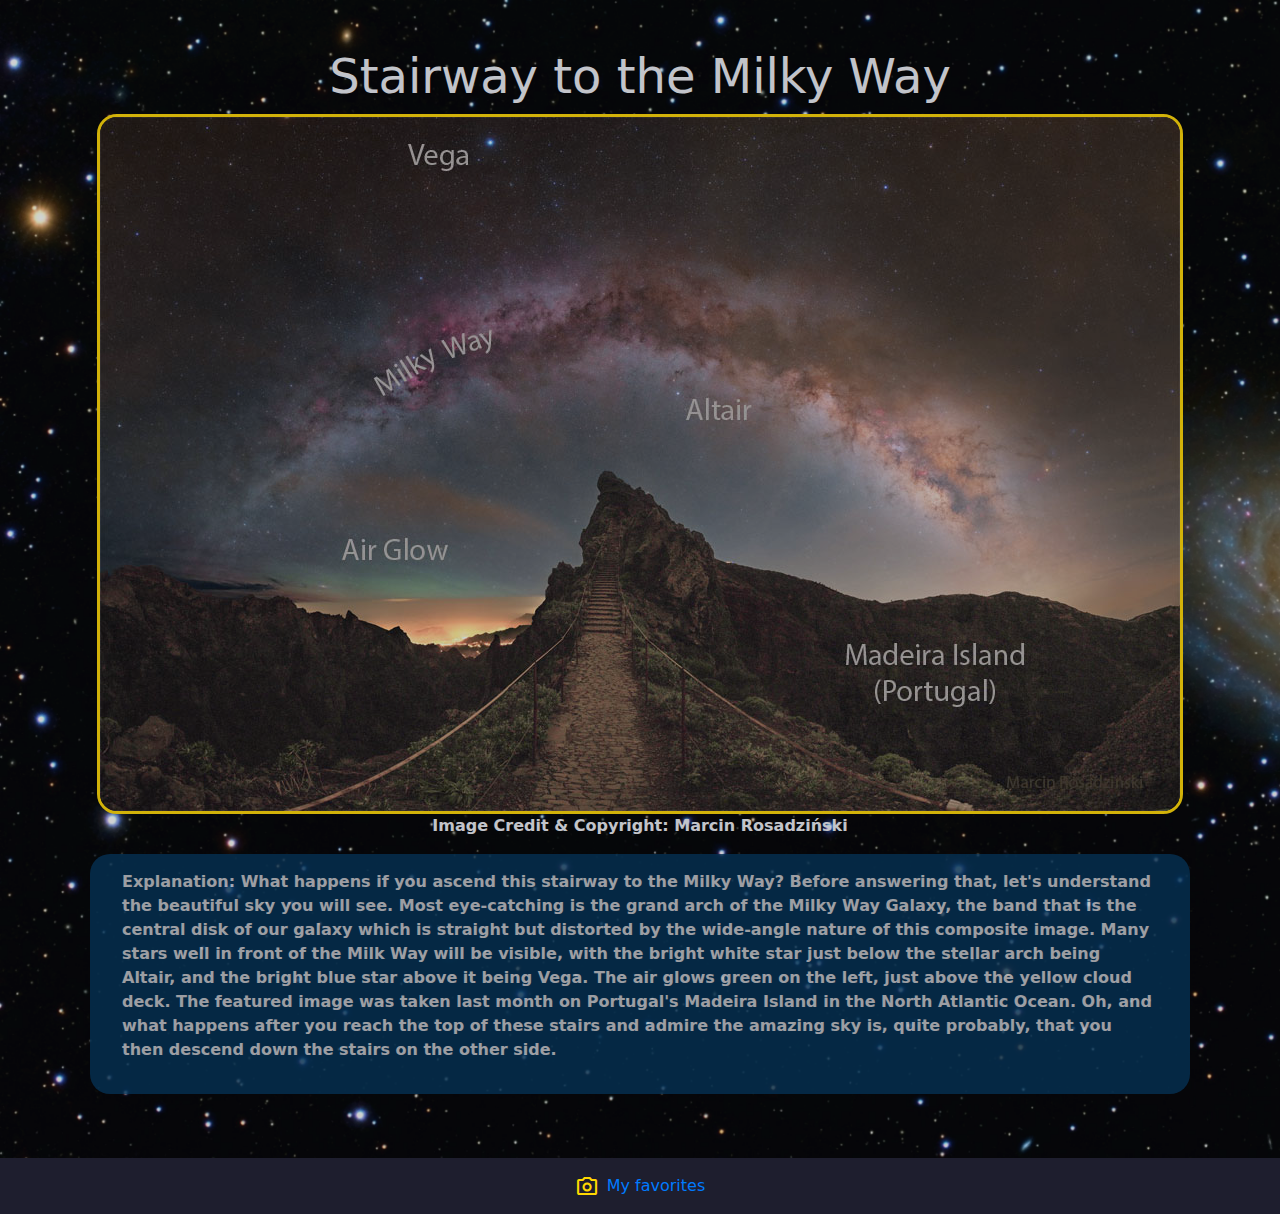
==== picture.html @ b1c9d4b1 "Completes assignments" ====
<!DOCTYPE html>
<html lang="en">
<head>
    <meta charset="UTF-8">
    <meta name="viewport" content="width=device-width, initial-scale=1.0">
    <title>Picture-of-the-day</title>
     <!-- Bootstrap CSS -->
     <link rel="stylesheet" href="https://maxcdn.bootstrapcdn.com/bootstrap/4.5.2/css/bootstrap.min.css">
     <!-- Bootstrap Icons -->
     <link rel="stylesheet" href="https://fonts.googleapis.com/css2?family=Material+Symbols+Outlined:opsz,wght,FILL,GRAD@24,400,0,0" />
     <!-- Custom CSS -->
     <link rel="stylesheet" href="css/style.css">

</head>
<body>
    
    <div class="picture">

        <h1 class="title-2">Stairway to the Milky Way</h1>
        <img class="picture-day" src="images/pictureday.jpg" alt="Stairway to the Milky Way">
        <p class="Copyright">Image Credit & Copyright: Marcin Rosadziński</p>
        <div class="description">
            <p>Explanation: What happens if you ascend this stairway to the Milky Way? Before answering that, let's understand the beautiful sky you will see. Most eye-catching is the grand arch of the Milky Way Galaxy, the band that is the central disk of our galaxy which is straight but distorted by the wide-angle nature of this composite image. Many stars well in front of the Milk Way will be visible, with the bright white star just below the stellar arch being Altair, and the bright blue star above it being Vega. The air glows green on the left, just above the yellow cloud deck. The featured image was taken last month on Portugal's Madeira Island in the North Atlantic Ocean. Oh, and what happens after you reach the top of these stairs and admire the amazing sky is, quite probably, that you then descend down the stairs on the other side.</p>
        </div>
    </div>        

    <footer>
        <div class="favorites">
            <span class="material-symbols-outlined">photo_camera</span>
            <a href="favorites.html">My favorites</a>
        </div>
    </footer>   

</body>
</html>
---- css/style.css ----
:root {
    --primary-color: #00365D;
    --secondary-color:#FFD700;
    --thirth-color: #1E1E2E;
    --background-light-color-1: #3FA9F5;
    --background-dark-color-2: #6B47DC;
    --text-button-color: #ECEEF2;
    --text-titles-color: #B0C4DE;
    --text-p-color: black;
}

body {
    margin: 0;
    padding: 0;
    background-color:#1E1E2E    ;
    color: #1E1E2E;
    font-family: Roboto Condensed bold;
}

/* -------------------- Close Home Custom ------------------------------ */
.home {
    background: url(../images/bg1.jpg);
    background-size: cover;
    padding: 16rem 0;
    color: #1E1E2E;
    font-family: system-ui, -apple-system, BlinkMacSystemFont, 'Segoe UI', Roboto, Oxygen, Ubuntu, Cantarell, 'Open Sans', 'Helvetica Neue', sans-serif;
    font-weight: bold;
    opacity: 80%;
}

.title {
    font-size: 3rem;
    margin-bottom: 2rem;
    margin-left: 3rem;
    color: #1E1E2E;
    font-family: system-ui, -apple-system, BlinkMacSystemFont, 'Segoe UI', Roboto, Oxygen, Ubuntu, Cantarell, 'Open Sans', 'Helvetica Neue', sans-serif;

}

.input-container {
    max-width: 500px;
    margin: 0 auto;
    display: flex;
    flex-direction: column;
    align-items: center;
    justify-content: center;
    margin-bottom: 1rem;
    background-color: #1E1E2E;
    border: solid #6B47DC;
    color: #ECEEF2;
    padding: 1rem 2rem;
    border-radius: 20px;
}

.date-input {
    background-color: #B0C4DE;
    color: #00365D;
    border: solid #6B47DC;
    font-size: 1.5rem;
    padding: 1rem 2rem;
    border-radius: 5px;
    margin-bottom: 1rem;
}

.date-input::placeholder {
    color: #707070;
}

label{
    font-size: 1.5rem;
    font-family: system-ui, -apple-system, BlinkMacSystemFont, 'Segoe UI', Roboto, Oxygen, Ubuntu, Cantarell, 'Open Sans', 'Helvetica Neue', sans-serif;    
}

.open-button {
    background-color: #1E1E2E;
    border: solid #3FA9F5;
    color: #3FA9F5;
    font-size: 1rem;
    padding: 0.5rem 1rem;
    border-radius: 5px;
    cursor: pointer;
}

.favorites {
    background-color: #1E1E2E;
    display: flex;
    align-items: center;
    margin-top: 1rem;
    margin-bottom: 1rem;
    font-family: system-ui, -apple-system, BlinkMacSystemFont, 'Segoe UI', Roboto, Oxygen, Ubuntu, Cantarell, 'Open Sans', 'Helvetica Neue', sans-serif;
    color: #ECEEF2;
    justify-content: center;
    align-items: center;
}

.material-symbols-outlined {
    margin-right: 0.5rem;
    color: #FFD700;
}

/* -------------------- Close Home Custom ------------------------------ */

/* -------------------- Picture of the day Custom ------------------------------------ */
.picture {
    background: url(../images/bg2.jpg);
    background-size: cover;
    padding: 3rem 0;
    color: #1E1E2E;
    font-family: system-ui, -apple-system, BlinkMacSystemFont, 'Segoe UI', Roboto, Oxygen, Ubuntu, Cantarell, 'Open Sans', 'Helvetica Neue', sans-serif;
    font-weight: bold;
    opacity: 80%;
}

.title-2{
    color: #ECEEF2;
    font-size: 3rem;
    font-family: system-ui, -apple-system, BlinkMacSystemFont, 'Segoe UI', Roboto, Oxygen, Ubuntu, Cantarell, 'Open Sans', 'Helvetica Neue', sans-serif;
    text-align: center;
}

.picture-day{
    display: block;
    margin: 0 auto;
    border-radius: 20px;
    border: solid #FFD700;
}

.Copyright{
    text-align: center;
    font-size: 1rem;
    color: #ECEEF2;
}

.description{
    max-width: 1100px;
    margin: 0 auto;
    display: flex;
    flex-direction: column;
    align-items: center;
    justify-content: center;
    margin-bottom: 1rem;
    background-color: #00365D;
    opacity: 80%;
    color: #ECEEF2;
    padding: 1rem 2rem;
    border-radius: 20px;
}

/* -------------------- close Picture of the day Custom ------------------------------ */


/* -------------------- My Favorites Custom ------------------------------------ */

.my-favorites{
    background: url(../images/bg3.jpg);
}

.title-3{
    color: #ECEEF2;
    font-size: 3rem;
    font-family: system-ui, -apple-system, BlinkMacSystemFont, 'Segoe UI', Roboto, Oxygen, Ubuntu, Cantarell, 'Open Sans', 'Helvetica Neue', sans-serif;
    text-align: center;
}

.grid-container {
    display: grid;
    margin: 3rem;
    margin-bottom: 3rem;
    grid-template-columns: repeat(3, 1fr);
    gap: 20px;
}
  
.grid-item {
    border: 1px solid #FFD700;
}
  
.grid-item img {
    width: 100%;
    height: 100%;
    object-fit: cover;
}
  
  

/* -------------------- close My Favorites Custom ------------------------------ */


/* Responsive styles */

@media (max-width: 767px) {
   .container {
        padding: 2rem;
    }
   .title {
        font-size: 2rem;
    }
   .input-container {
        flex-direction: row;
        align-items: center;
    }
   .date-input {
        width: 100%;
        margin-bottom: 0;
    }
   .open-button {
        margin-left: 1rem;
    }
}

@media (max-width: 480px) {
   .container {
        padding: 1rem;
    }
   .title {
        font-size: 1.5rem;
    }
   .input-container {
        flex-direction: column;
    }
   .date-input {
        width: 100%;
        margin-bottom: 1rem;
    }
   .open-button {
        margin-left: 0;
    }
}
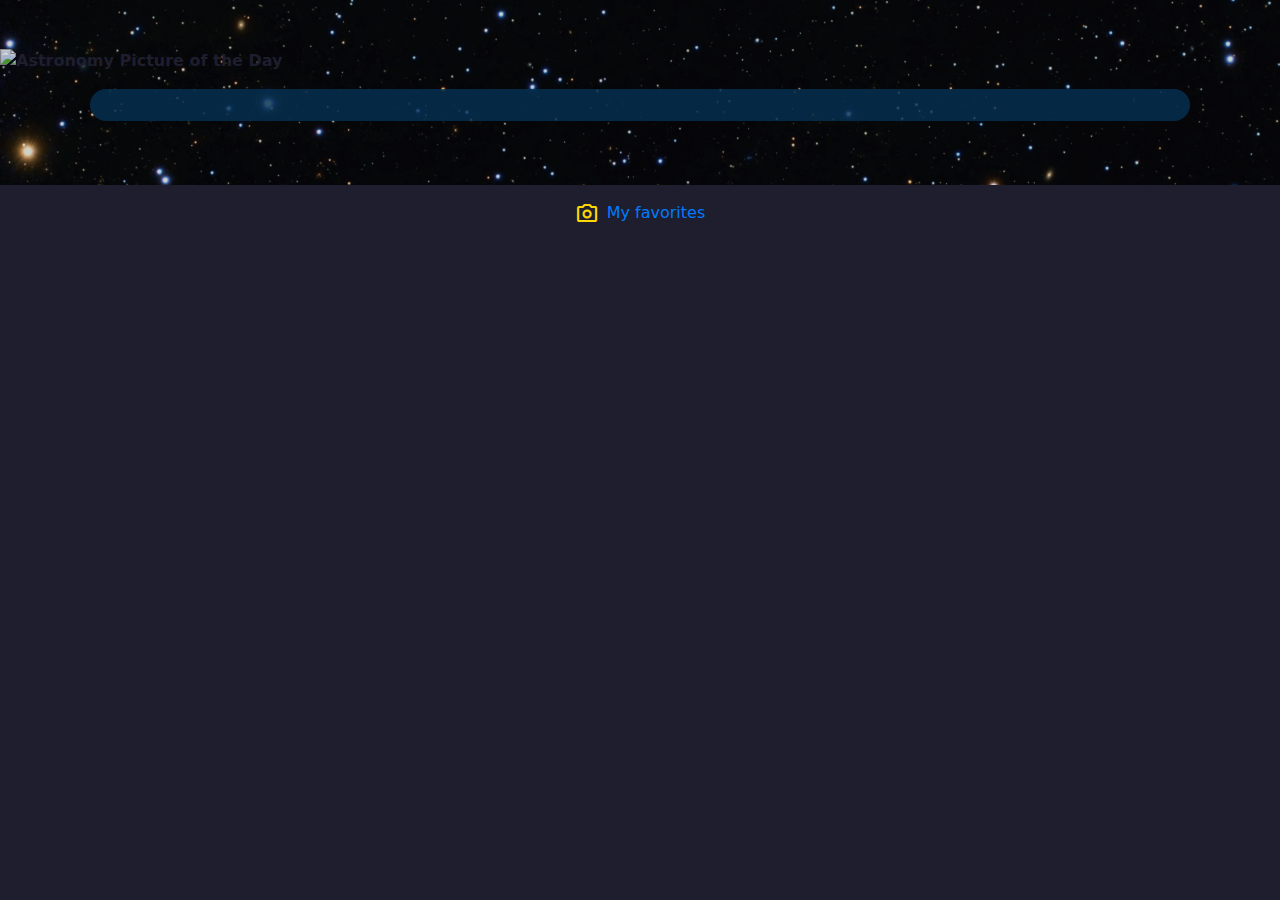
==== commit 37683c58: "add branch and java basic" ====
--- a/picture.html
+++ b/picture.html
@@ -15,14 +15,12 @@
 <body>
     
     <div class="picture">
-
-        <h1 class="title-2">Stairway to the Milky Way</h1>
-        <img class="picture-day" src="images/pictureday.jpg" alt="Stairway to the Milky Way">
-        <p class="Copyright">Image Credit & Copyright: Marcin Rosadziński</p>
-        <div class="description">
-            <p>Explanation: What happens if you ascend this stairway to the Milky Way? Before answering that, let's understand the beautiful sky you will see. Most eye-catching is the grand arch of the Milky Way Galaxy, the band that is the central disk of our galaxy which is straight but distorted by the wide-angle nature of this composite image. Many stars well in front of the Milk Way will be visible, with the bright white star just below the stellar arch being Altair, and the bright blue star above it being Vega. The air glows green on the left, just above the yellow cloud deck. The featured image was taken last month on Portugal's Madeira Island in the North Atlantic Ocean. Oh, and what happens after you reach the top of these stairs and admire the amazing sky is, quite probably, that you then descend down the stairs on the other side.</p>
+        <img id="picture" src="" alt="Astronomy Picture of the Day">
+        <h1 id="title"></h1>
+        <p class="Copyright" id="date"></p>
+        <div class="description" id="explanation">
         </div>
-    </div>        
+    </div>
 
     <footer>
         <div class="favorites">
@@ -31,5 +29,6 @@
         </div>
     </footer>   
 
+    <script src="script.js"></script>
 </body>
 </html>--- a/css/style.css
+++ b/css/style.css
@@ -146,6 +146,39 @@
     border-radius: 20px;
 }
 
+.apod-container {
+    width: 80%;
+    margin: 40px auto;
+    text-align: center;
+}
+  
+/* #picture {
+    width: 100%;
+    height: 300px;
+    object-fit: cover;
+    border-radius: 10px;
+    box-shadow: 0 0 10px rgba(0, 0, 0, 0.2);
+}
+  
+#title {
+    font-size: 24px;
+    font-weight: bold;
+    margin-bottom: 10px;
+}
+  
+#date {
+    font-size: 18px;
+    color: #666;
+    margin-bottom: 10px;
+}
+  
+#explanation {
+    font-size: 18px;
+    color: #333;
+    margin-bottom: 20px;
+} */
+
+
 /* -------------------- close Picture of the day Custom ------------------------------ */
 
 
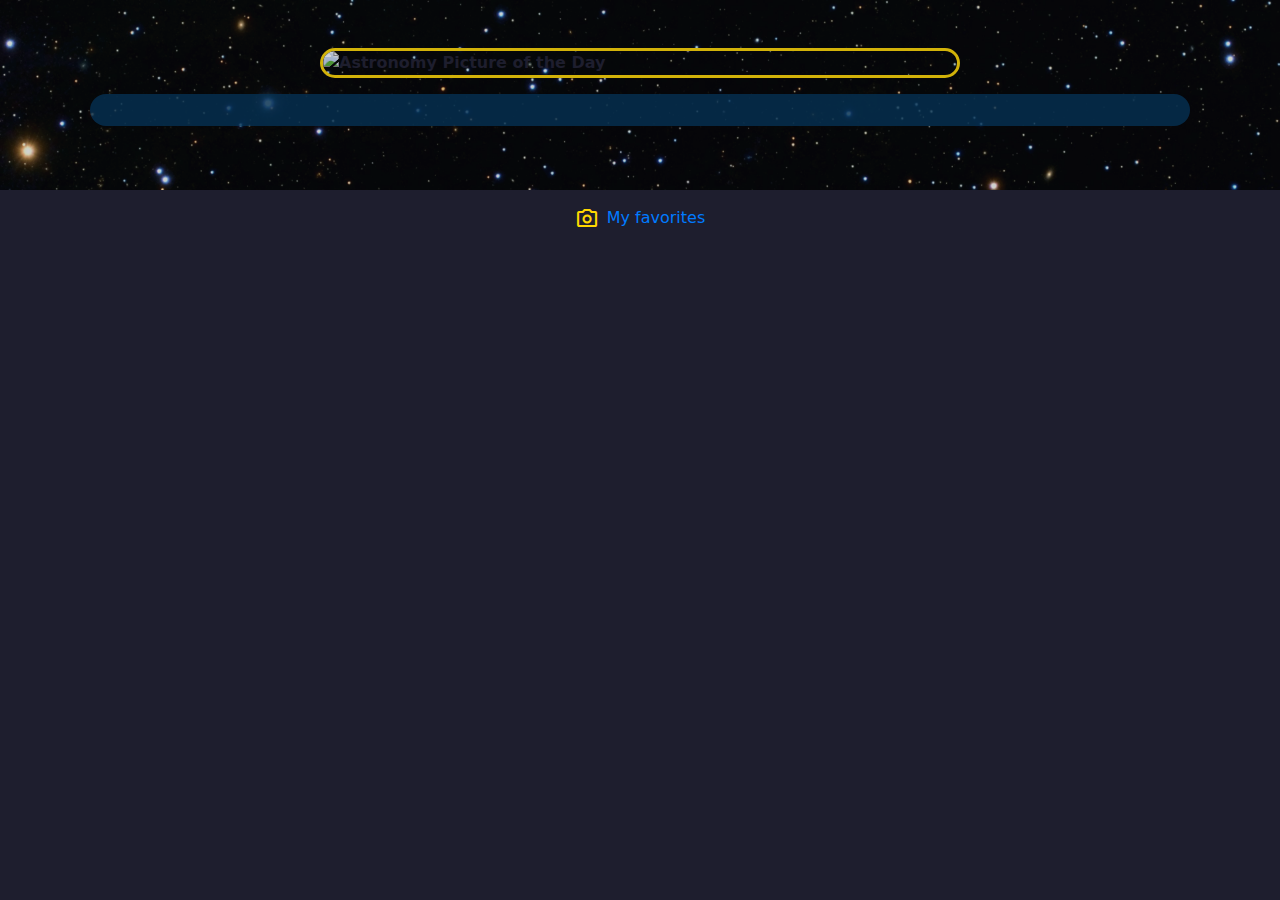
==== commit 77b7a1ab: "center image" ====
--- a/picture.html
+++ b/picture.html
@@ -15,8 +15,8 @@
 <body>
     
     <div class="picture">
-        <img id="picture" src="" alt="Astronomy Picture of the Day">
-        <h1 id="title"></h1>
+        <img id="pictureday" src="" alt="Astronomy Picture of the Day">
+        <h1 id="title-2"></h1>
         <p class="Copyright" id="date"></p>
         <div class="description" id="explanation">
         </div>
--- a/css/style.css
+++ b/css/style.css
@@ -111,18 +111,21 @@
     opacity: 80%;
 }
 
-.title-2{
+#title-2 {
     color: #ECEEF2;
     font-size: 3rem;
     font-family: system-ui, -apple-system, BlinkMacSystemFont, 'Segoe UI', Roboto, Oxygen, Ubuntu, Cantarell, 'Open Sans', 'Helvetica Neue', sans-serif;
     text-align: center;
 }
 
-.picture-day{
+#pictureday {
     display: block;
     margin: 0 auto;
     border-radius: 20px;
     border: solid #FFD700;
+    width: 50%;
+    margin-left: auto;
+    margin-right: auto;
 }
 
 .Copyright{
@@ -176,7 +179,7 @@
     font-size: 18px;
     color: #333;
     margin-bottom: 20px;
-} */
+}  */
 
 
 /* -------------------- close Picture of the day Custom ------------------------------ */
